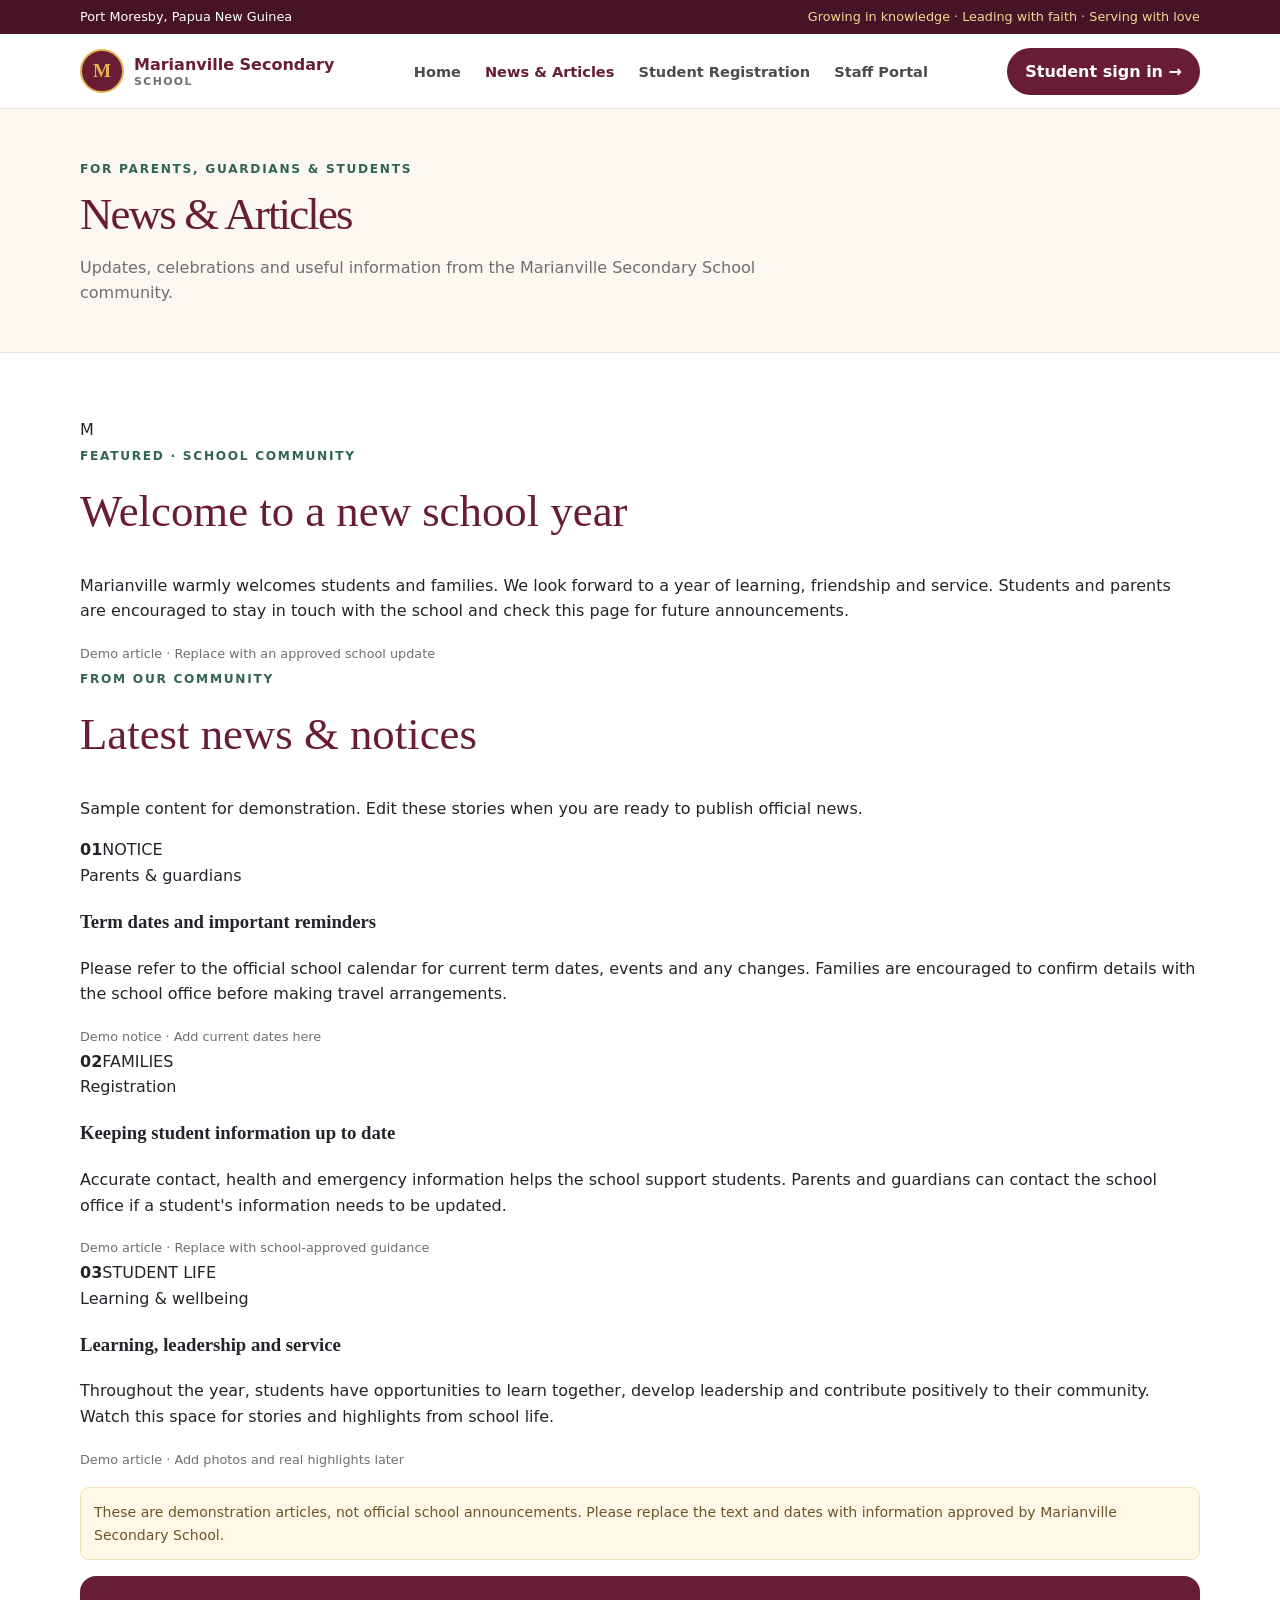
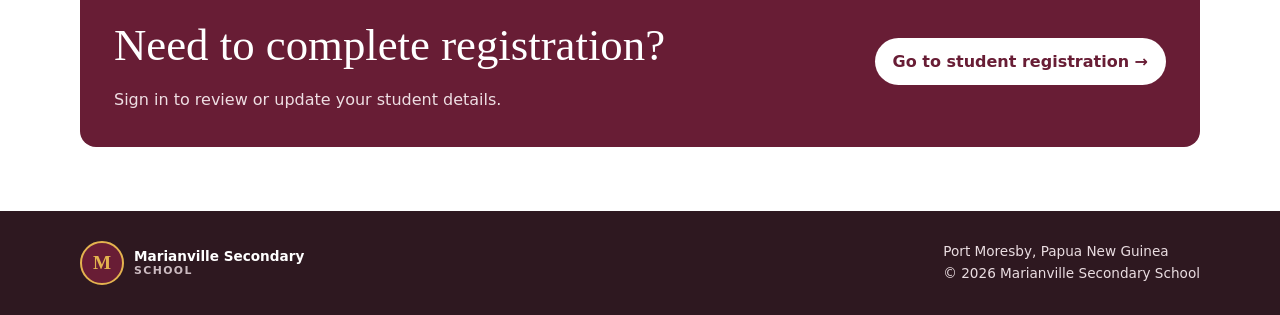
==== news.html @ 7ba8f16d "Add standalone News & Articles page with demo stories" ====
<!DOCTYPE html>
<html lang="en">
<head>
  <meta charset="utf-8"><meta name="viewport" content="width=device-width,initial-scale=1"><meta name="theme-color" content="#681d35">
  <meta name="description" content="Latest news, articles and notices for Marianville Secondary School families."><title>News & Articles | Marianville Secondary School</title>
  <link rel="stylesheet" href="styles.css">
</head>
<body>
  <div class="topline"><div class="wrap">Port Moresby, Papua New Guinea <span>Growing in knowledge · Leading with faith · Serving with love</span></div></div>
  <header><nav class="wrap nav"><a href="index.html" class="brand"><span class="crest">M</span><span>Marianville Secondary<small>School</small></span></a><button class="menu" id="menuToggle" aria-label="Toggle navigation">☰</button><div class="links" id="links"><a href="index.html">Home</a><a class="selected" href="news.html">News & Articles</a><a href="index.html#registration">Student Registration</a><a href="index.html#admin">Staff Portal</a></div><a class="button primary desktop" href="index.html#registration">Student sign in →</a></nav></header>
  <main>
    <section class="page-title"><div class="wrap"><span class="eyebrow dark">For parents, guardians & students</span><h1>News & Articles</h1><p>Updates, celebrations and useful information from the Marianville Secondary School community.</p></div></section>
    <section class="section wrap"><div class="news-feature"><div class="feature-mark">M</div><div><span class="eyebrow dark">Featured · School community</span><h2>Welcome to a new school year</h2><p>Marianville warmly welcomes students and families. We look forward to a year of learning, friendship and service. Students and parents are encouraged to stay in touch with the school and check this page for future announcements.</p><small>Demo article · Replace with an approved school update</small></div></div>
      <div class="news-heading"><div><span class="eyebrow dark">From our community</span><h2>Latest news & notices</h2></div><p>Sample content for demonstration. Edit these stories when you are ready to publish official news.</p></div>
      <div class="article-list">
        <article class="article-card" id="term-dates"><div class="article-date"><b>01</b><span>NOTICE</span></div><div><span class="article-tag">Parents & guardians</span><h3>Term dates and important reminders</h3><p>Please refer to the official school calendar for current term dates, events and any changes. Families are encouraged to confirm details with the school office before making travel arrangements.</p><small>Demo notice · Add current dates here</small></div></article>
        <article class="article-card" id="registration-info"><div class="article-date green"><b>02</b><span>FAMILIES</span></div><div><span class="article-tag">Registration</span><h3>Keeping student information up to date</h3><p>Accurate contact, health and emergency information helps the school support students. Parents and guardians can contact the school office if a student's information needs to be updated.</p><small>Demo article · Replace with school-approved guidance</small></div></article>
        <article class="article-card" id="student-life"><div class="article-date blue"><b>03</b><span>STUDENT LIFE</span></div><div><span class="article-tag">Learning & wellbeing</span><h3>Learning, leadership and service</h3><p>Throughout the year, students have opportunities to learn together, develop leadership and contribute positively to their community. Watch this space for stories and highlights from school life.</p><small>Demo article · Add photos and real highlights later</small></div></article>
      </div>
      <div class="notice">These are demonstration articles, not official school announcements. Please replace the text and dates with information approved by Marianville Secondary School.</div>
      <div class="callout"><div><h2>Need to complete registration?</h2><p>Sign in to review or update your student details.</p></div><a class="button light" href="index.html#registration">Go to student registration →</a></div>
    </section>
  </main>
  <footer><div class="wrap footer"><a class="brand" href="index.html"><span class="crest">M</span><span>Marianville Secondary<small>School</small></span></a><div>Port Moresby, Papua New Guinea<br>© <span id="year"></span> Marianville Secondary School</div></div></footer>
  <script>document.getElementById('year').textContent=new Date().getFullYear();document.getElementById('menuToggle').addEventListener('click',()=>document.getElementById('links').classList.toggle('open'));</script>
</body></html>
---- styles.css ----
:root{--wine:#681d35;--dark:#471326;--gold:#e4b34f;--cream:#fbf8f2;--ink:#25232a;--muted:#716d70;--line:#e9e2dd;--green:#316452}*{box-sizing:border-box}body{margin:0;color:var(--ink);font:16px/1.6 system-ui,-apple-system,"Segoe UI",sans-serif}a{color:inherit;text-decoration:none}.wrap{width:min(1120px,calc(100% - 36px));margin:auto}.topline{background:var(--dark);color:white;padding:7px 0;font-size:.8rem}.topline .wrap{display:flex;justify-content:space-between;gap:12px}.topline span{color:#f2d896}header{position:sticky;top:0;z-index:5;background:#ffffffed;backdrop-filter:blur(12px);border-bottom:1px solid var(--line)}.nav{height:74px;display:flex;align-items:center;justify-content:space-between;gap:20px}.brand{display:flex;align-items:center;gap:10px;color:var(--wine);font-weight:750;line-height:1.2}.brand small{display:block;color:var(--muted);font-size:.68rem;letter-spacing:.13em;text-transform:uppercase}.crest{height:44px;width:44px;border-radius:50%;display:grid;place-items:center;background:var(--wine);color:var(--gold);border:2px solid var(--gold);font:800 1.2rem Georgia}.links{display:flex;align-items:center;gap:24px}.links a{font-size:.91rem;font-weight:650;color:#514a4d}.links a:hover,.links .selected{color:var(--wine)}.menu{display:none;border:0;background:none;color:var(--wine);font-size:1.5rem}.button{display:inline-flex;align-items:center;justify-content:center;border:0;border-radius:999px;padding:11px 18px;font-weight:750;cursor:pointer}.primary{background:var(--wine);color:white}.primary:hover{background:var(--dark)}.light{background:#fff;color:var(--wine)}.ghost{color:#fff;border:1px solid #ffffff85;background:transparent}.outline{color:var(--wine);background:#fff;border:1px solid #d8c4ca}.small{padding:7px 12px;font-size:.82rem}.hero{background:linear-gradient(120deg,#451326f5,#681d35e7 60%,#681d35cc);color:#fff}.hero-inner{min-height:510px;display:grid;grid-template-columns:1.15fr .85fr;align-items:center;gap:45px;padding:65px 0}.eyebrow{display:inline-block;color:var(--gold);letter-spacing:.14em;text-transform:uppercase;font-size:.76rem;font-weight:800}.eyebrow.dark{color:var(--green)}h1,h2,h3{font-family:Georgia,serif}h1{font-size:clamp(2.7rem,5vw,4.7rem);font-weight:500;line-height:1.06;letter-spacing:-.04em;margin:15px 0}.hero h1 em{color:#f0cc79}.hero p{color:#f5e9ec;max-width:560px}.actions{display:flex;flex-wrap:wrap;gap:12px;margin-top:24px}.hero-card{justify-self:end;width:min(100%,360px);padding:26px;border:1px solid #ffffff50;border-radius:18px;background:#ffffff12}.monogram{font:4.5rem/.95 Georgia;color:var(--gold)}.hero-card h2{font-size:1.4rem}.hero-card p{font-size:.92rem}.hero-card b{font-size:.7rem;letter-spacing:.12em;color:#f4d98f}.page{display:none}.page.active{display:block}.section{padding:64px 0}.section h2,.page-title h1{color:var(--wine);font-size:clamp(2rem,4vw,2.8rem);font-weight:500;margin:8px 0 25px}.three{display:grid;grid-template-columns:repeat(3,1fr);gap:18px;margin:22px 0}.card,.news-card,.panel{background:#fff;border:1px solid var(--line);border-radius:15px;padding:22px}.card b{color:var(--wine)}.card p,.news-card p,.page-title p{color:var(--muted);margin-bottom:0}.tint{background:var(--cream)}.news-card{padding:0;overflow:hidden}.news-art{height:105px;background:linear-gradient(135deg,#732b46,#ba8a4c);display:grid;place-items:center;color:#fff;font:2.5rem Georgia}.news-card:nth-child(2) .news-art{background:linear-gradient(135deg,#375b4b,#92a889)}.news-card:nth-child(3) .news-art{background:linear-gradient(135deg,#344f73,#9db4bf)}.news-card>div:last-child{padding:18px}.news-card small{color:var(--green);font-weight:800;text-transform:uppercase;letter-spacing:.06em}.news-card h3{color:var(--wine);margin:7px 0}.callout{background:var(--wine);color:#fff;border-radius:16px;padding:34px;display:flex;justify-content:space-between;align-items:center;gap:20px}.callout h2{color:white;margin:0 0 5px}.callout p{margin:0;color:#eedee3}.page-title{background:var(--cream);padding:46px 0;border-bottom:1px solid var(--line)}.page-title h1{margin:10px 0}.page-title p{max-width:680px}.narrow{max-width:500px;margin:0 auto;padding:28px;box-shadow:0 18px 50px #30152112}.panel h2{font-size:2rem;color:var(--wine);margin:0 0 5px}.panel>p{color:var(--muted)}form label:not(.check){display:flex;flex-direction:column;gap:6px;margin:14px 0;font-size:.9rem;font-weight:700}input,select,textarea{width:100%;border:1px solid #dcd4d1;border-radius:8px;padding:11px;background:white;color:var(--ink);font:inherit}input:focus,select:focus,textarea:focus{outline:2px solid #681d3525;border-color:var(--wine)}textarea{min-height:84px;resize:vertical}.hint,small{color:var(--muted);font-size:.8rem}.error{color:#9e2f39;font-size:.88rem;min-height:1em}.success{color:#285d3c;margin:12px 0}.hidden{display:none!important}.row{display:flex;justify-content:space-between;align-items:center;gap:16px;margin-bottom:18px}.row h2{margin:5px 0;color:var(--wine)}.notice{margin:16px 0;padding:13px;border:1px solid #f1dfb8;border-radius:9px;background:#fff8e9;color:#6b5425;font-size:.88rem}fieldset{border:1px solid var(--line);border-radius:13px;margin:18px 0;padding:18px}legend{padding:0 8px;color:var(--wine);font:1.25rem Georgia}.form-grid{display:grid;grid-template-columns:repeat(2,minmax(0,1fr));gap:0 16px}.field{margin:9px 0}.field label{display:block;margin-bottom:5px;font-weight:700;font-size:.87rem}.field small{display:block}.wide{grid-column:1/-1}.check{display:flex;align-items:flex-start;gap:8px;padding:6px 0;font-size:.88rem}.check input{width:auto;margin-top:5px;accent-color:var(--wine)}.table-wrap{overflow:auto;border:1px solid var(--line);border-radius:10px;margin:20px 0}table{width:100%;border-collapse:collapse;min-width:650px}th,td{text-align:left;padding:12px;border-bottom:1px solid var(--line);font-size:.86rem}th{background:#faf7f5;color:#675b5e;text-transform:uppercase;font-size:.73rem;letter-spacing:.05em}.detail{margin-top:20px}.detail h3{color:var(--wine)}.detail-grid{display:grid;grid-template-columns:repeat(3,1fr);gap:10px}.detail-grid>div{background:#faf8f6;padding:10px;border-radius:8px;overflow-wrap:anywhere}.detail-grid small,.detail-grid b{display:block}.detail-grid b{font-size:.88rem}footer{background:#2e1820;color:#eadde1;padding:30px 0}.footer{display:flex;justify-content:space-between;align-items:center;gap:20px;font-size:.85rem}.footer .brand{color:#fff}.footer .brand small{color:#cbbac0}.toast{position:fixed;right:18px;bottom:18px;background:#244f3e;color:white;padding:12px 17px;border-radius:9px;opacity:0;pointer-events:none;transition:.2s}.toast.show{opacity:1}@media(max-width:800px){.links{display:none;position:absolute;top:74px;left:0;right:0;background:#fff;padding:18px;box-shadow:0 12px 25px #0001;flex-direction:column;align-items:flex-start}.links.open{display:flex}.menu{display:block}.desktop{display:none}.hero-inner{grid-template-columns:1fr;padding:52px 0}.hero-card{justify-self:start}.three{grid-template-columns:1fr 1fr}.detail-grid{grid-template-columns:1fr 1fr}}@media(max-width:560px){.topline .wrap{font-size:.7rem}.topline span{display:none}.nav{height:66px}.links{top:66px}.three,.form-grid,.detail-grid{grid-template-columns:1fr}.wide{grid-column:auto}.callout,.footer{align-items:flex-start;flex-direction:column}.section{padding:48px 0}.narrow{padding:20px}.page-title h1{font-size:2.35rem}}
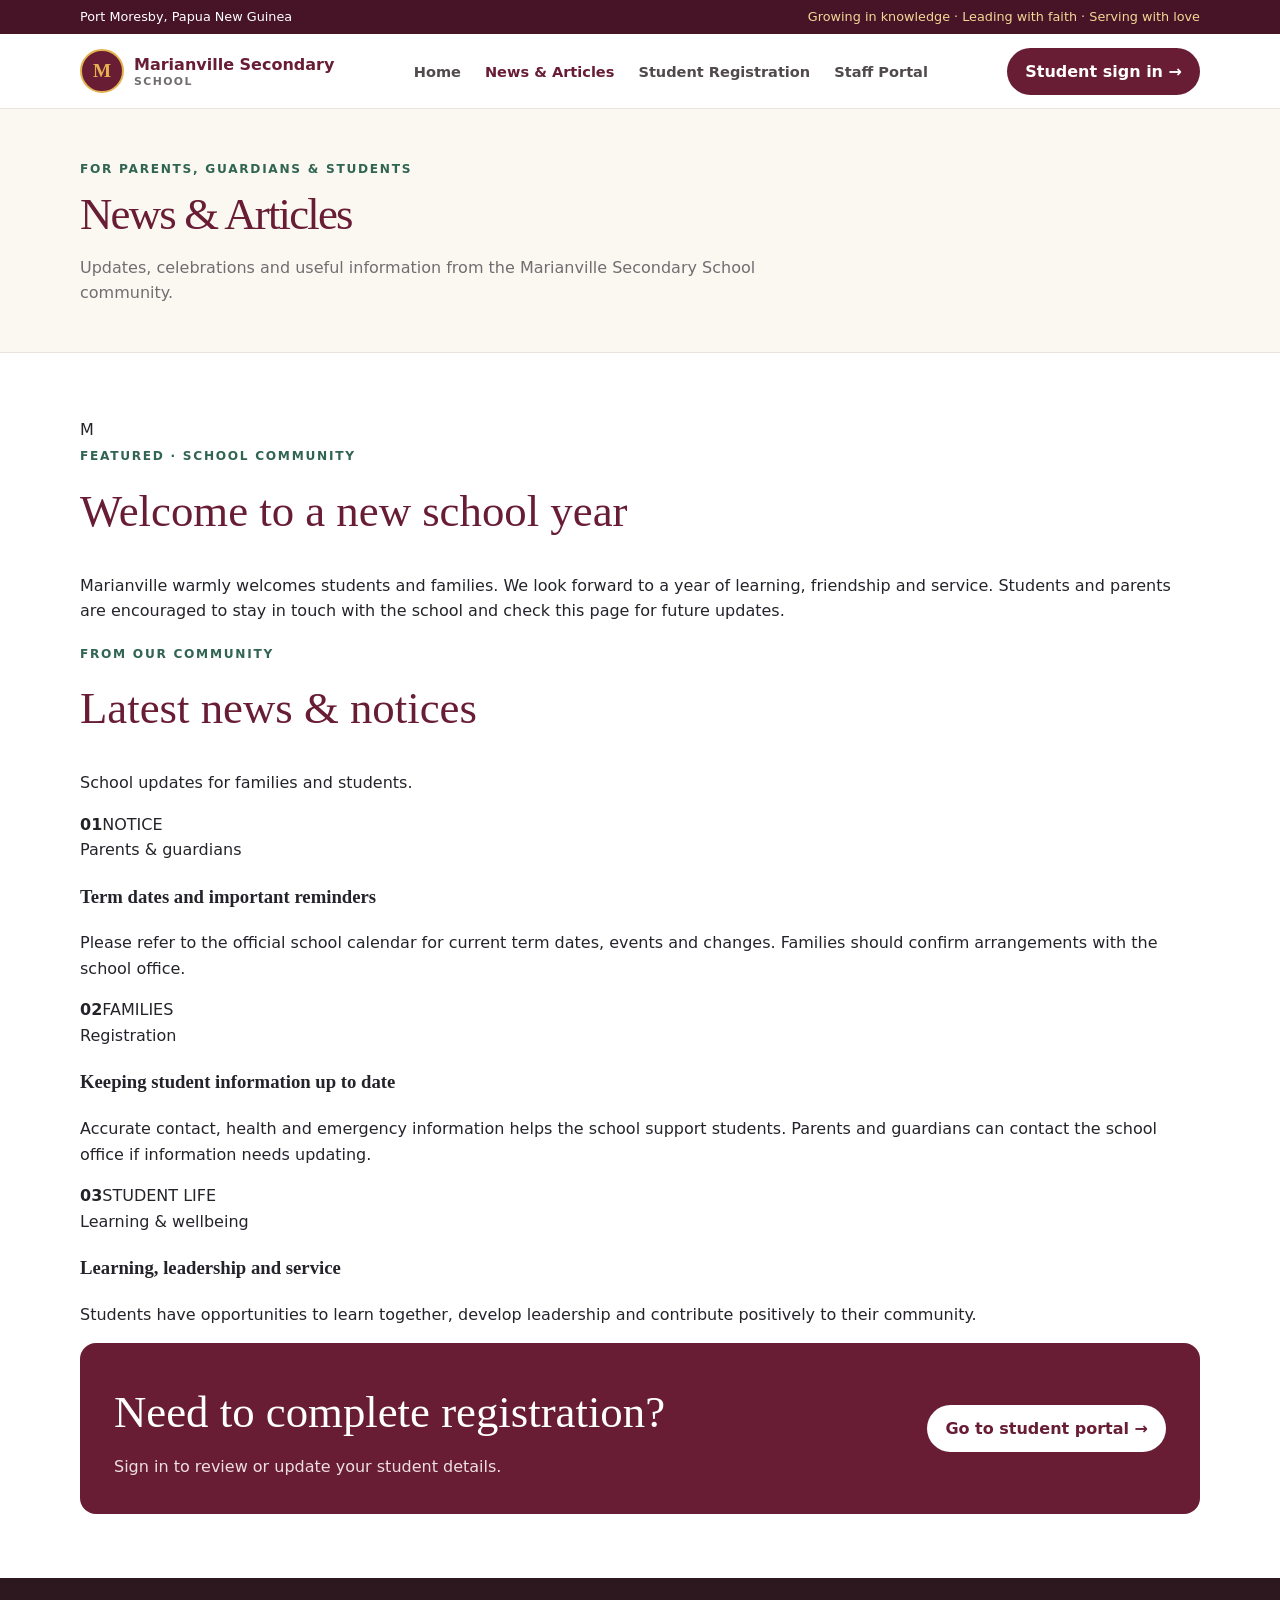
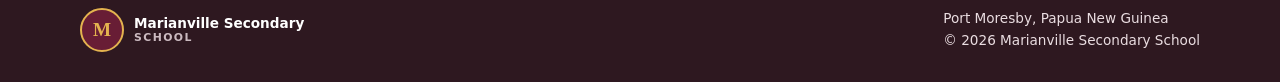
==== commit 2944e8fe: "Improve SEO metadata and add crawling assets" ====
--- a/news.html
+++ b/news.html
@@ -1,26 +1,30 @@
 <!DOCTYPE html>
-<html lang="en">
+<html lang="en-PG">
 <head>
-  <meta charset="utf-8"><meta name="viewport" content="width=device-width,initial-scale=1"><meta name="theme-color" content="#681d35">
-  <meta name="description" content="Latest news, articles and notices for Marianville Secondary School families."><title>News & Articles | Marianville Secondary School</title>
+  <meta charset="utf-8">
+  <meta name="viewport" content="width=device-width,initial-scale=1">
+  <title>News & Notices | Marianville Secondary School</title>
+  <meta name="description" content="Read school news, notices and community updates from Marianville Secondary School in Port Moresby, Papua New Guinea.">
+  <meta name="robots" content="index, follow, max-image-preview:large, max-snippet:-1">
+  <meta name="theme-color" content="#681d35">
+  <link rel="canonical" href="https://marianvilless.github.io/registration/news.html">
+  <meta property="og:type" content="article">
+  <meta property="og:locale" content="en_PG">
+  <meta property="og:site_name" content="Marianville Secondary School">
+  <meta property="og:title" content="News & Notices | Marianville Secondary School">
+  <meta property="og:description" content="School news and notices for the Marianville Secondary School community.">
+  <meta property="og:url" content="https://marianvilless.github.io/registration/news.html">
+  <meta name="twitter:card" content="summary">
   <link rel="stylesheet" href="styles.css">
 </head>
 <body>
   <div class="topline"><div class="wrap">Port Moresby, Papua New Guinea <span>Growing in knowledge · Leading with faith · Serving with love</span></div></div>
-  <header><nav class="wrap nav"><a href="index.html" class="brand"><span class="crest">M</span><span>Marianville Secondary<small>School</small></span></a><button class="menu" id="menuToggle" aria-label="Toggle navigation">☰</button><div class="links" id="links"><a href="index.html">Home</a><a class="selected" href="news.html">News & Articles</a><a href="index.html#registration">Student Registration</a><a href="index.html#admin">Staff Portal</a></div><a class="button primary desktop" href="index.html#registration">Student sign in →</a></nav></header>
+  <header><nav class="wrap nav" aria-label="Main navigation"><a href="index.html" class="brand" aria-label="Marianville Secondary School home"><span class="crest">M</span><span>Marianville Secondary<small>School</small></span></a><button class="menu" id="menuToggle" aria-label="Toggle navigation">☰</button><div class="links" id="links"><a href="index.html">Home</a><a class="selected" href="news.html">News & Articles</a><a href="index.html#registration">Student Registration</a><a href="index.html#admin">Staff Portal</a></div><a class="button primary desktop" href="index.html#registration">Student sign in →</a></nav></header>
   <main>
     <section class="page-title"><div class="wrap"><span class="eyebrow dark">For parents, guardians & students</span><h1>News & Articles</h1><p>Updates, celebrations and useful information from the Marianville Secondary School community.</p></div></section>
-    <section class="section wrap"><div class="news-feature"><div class="feature-mark">M</div><div><span class="eyebrow dark">Featured · School community</span><h2>Welcome to a new school year</h2><p>Marianville warmly welcomes students and families. We look forward to a year of learning, friendship and service. Students and parents are encouraged to stay in touch with the school and check this page for future announcements.</p><small>Demo article · Replace with an approved school update</small></div></div>
-      <div class="news-heading"><div><span class="eyebrow dark">From our community</span><h2>Latest news & notices</h2></div><p>Sample content for demonstration. Edit these stories when you are ready to publish official news.</p></div>
-      <div class="article-list">
-        <article class="article-card" id="term-dates"><div class="article-date"><b>01</b><span>NOTICE</span></div><div><span class="article-tag">Parents & guardians</span><h3>Term dates and important reminders</h3><p>Please refer to the official school calendar for current term dates, events and any changes. Families are encouraged to confirm details with the school office before making travel arrangements.</p><small>Demo notice · Add current dates here</small></div></article>
-        <article class="article-card" id="registration-info"><div class="article-date green"><b>02</b><span>FAMILIES</span></div><div><span class="article-tag">Registration</span><h3>Keeping student information up to date</h3><p>Accurate contact, health and emergency information helps the school support students. Parents and guardians can contact the school office if a student's information needs to be updated.</p><small>Demo article · Replace with school-approved guidance</small></div></article>
-        <article class="article-card" id="student-life"><div class="article-date blue"><b>03</b><span>STUDENT LIFE</span></div><div><span class="article-tag">Learning & wellbeing</span><h3>Learning, leadership and service</h3><p>Throughout the year, students have opportunities to learn together, develop leadership and contribute positively to their community. Watch this space for stories and highlights from school life.</p><small>Demo article · Add photos and real highlights later</small></div></article>
-      </div>
-      <div class="notice">These are demonstration articles, not official school announcements. Please replace the text and dates with information approved by Marianville Secondary School.</div>
-      <div class="callout"><div><h2>Need to complete registration?</h2><p>Sign in to review or update your student details.</p></div><a class="button light" href="index.html#registration">Go to student registration →</a></div>
-    </section>
+    <section class="section wrap"><div class="news-feature"><div class="feature-mark">M</div><div><span class="eyebrow dark">Featured · School community</span><h2>Welcome to a new school year</h2><p>Marianville warmly welcomes students and families. We look forward to a year of learning, friendship and service. Students and parents are encouraged to stay in touch with the school and check this page for future updates.</p></div></div><div class="news-heading"><div><span class="eyebrow dark">From our community</span><h2>Latest news & notices</h2></div><p>School updates for families and students.</p></div><div class="article-list"><article class="article-card" id="term-dates"><div class="article-date"><b>01</b><span>NOTICE</span></div><div><span class="article-tag">Parents & guardians</span><h3>Term dates and important reminders</h3><p>Please refer to the official school calendar for current term dates, events and changes. Families should confirm arrangements with the school office.</p></div></article><article class="article-card" id="registration-info"><div class="article-date green"><b>02</b><span>FAMILIES</span></div><div><span class="article-tag">Registration</span><h3>Keeping student information up to date</h3><p>Accurate contact, health and emergency information helps the school support students. Parents and guardians can contact the school office if information needs updating.</p></div></article><article class="article-card" id="student-life"><div class="article-date blue"><b>03</b><span>STUDENT LIFE</span></div><div><span class="article-tag">Learning & wellbeing</span><h3>Learning, leadership and service</h3><p>Students have opportunities to learn together, develop leadership and contribute positively to their community.</p></div></article></div><div class="callout"><div><h2>Need to complete registration?</h2><p>Sign in to review or update your student details.</p></div><a class="button light" href="index.html#registration">Go to student portal →</a></div></section>
   </main>
   <footer><div class="wrap footer"><a class="brand" href="index.html"><span class="crest">M</span><span>Marianville Secondary<small>School</small></span></a><div>Port Moresby, Papua New Guinea<br>© <span id="year"></span> Marianville Secondary School</div></div></footer>
   <script>document.getElementById('year').textContent=new Date().getFullYear();document.getElementById('menuToggle').addEventListener('click',()=>document.getElementById('links').classList.toggle('open'));</script>
-</body></html>
+</body>
+</html>
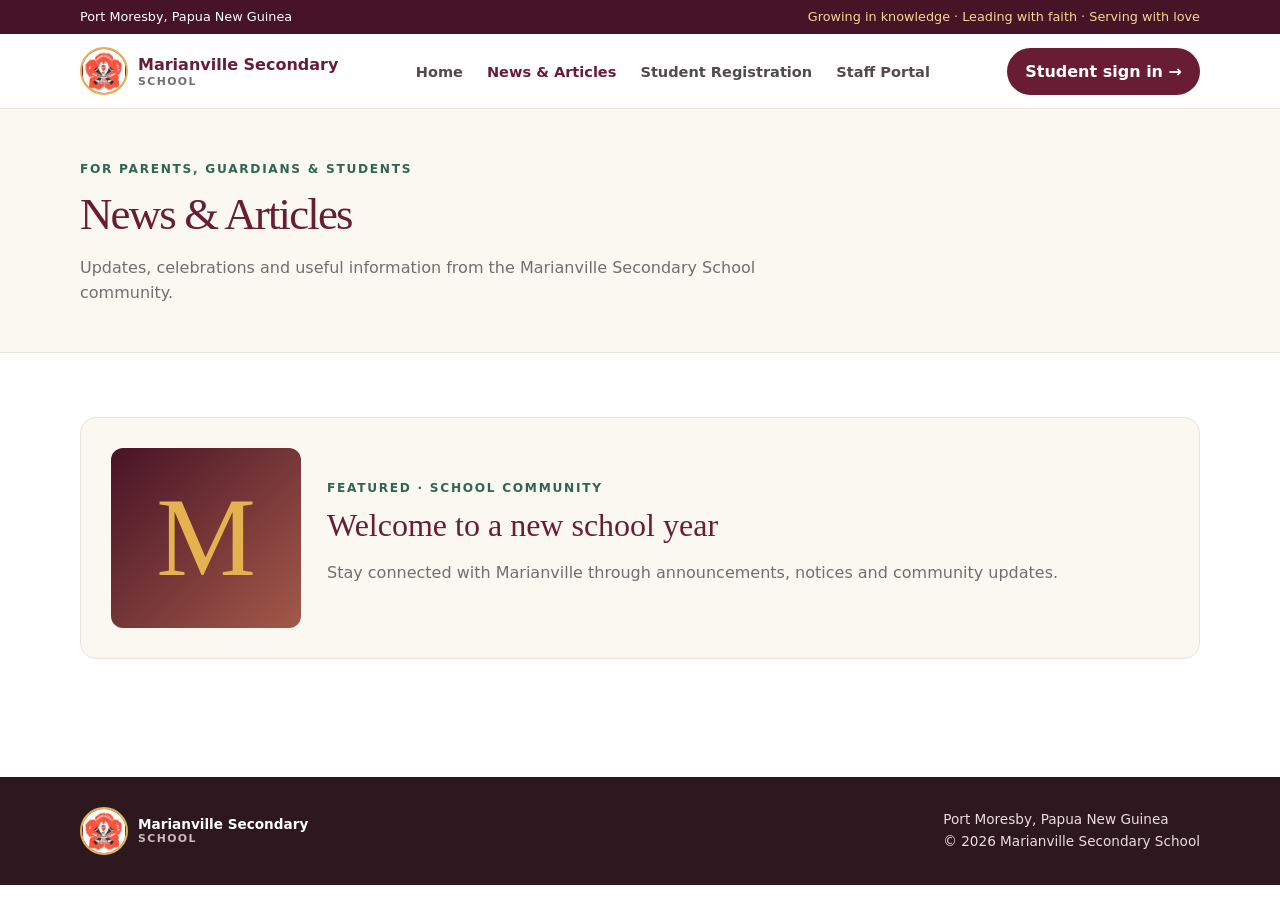
==== commit a0c74cf2: "Replace webpage crests with the Logo.png image" ====
--- a/news.html
+++ b/news.html
@@ -16,15 +16,16 @@
   <meta property="og:url" content="https://marianvilless.github.io/registration/news.html">
   <meta name="twitter:card" content="summary">
   <link rel="stylesheet" href="styles.css">
+  <link rel="stylesheet" href="news-page.css">
 </head>
 <body>
   <div class="topline"><div class="wrap">Port Moresby, Papua New Guinea <span>Growing in knowledge · Leading with faith · Serving with love</span></div></div>
-  <header><nav class="wrap nav" aria-label="Main navigation"><a href="index.html" class="brand" aria-label="Marianville Secondary School home"><span class="crest">M</span><span>Marianville Secondary<small>School</small></span></a><button class="menu" id="menuToggle" aria-label="Toggle navigation">☰</button><div class="links" id="links"><a href="index.html">Home</a><a class="selected" href="news.html">News & Articles</a><a href="index.html#registration">Student Registration</a><a href="index.html#admin">Staff Portal</a></div><a class="button primary desktop" href="index.html#registration">Student sign in →</a></nav></header>
+  <header><nav class="wrap nav" aria-label="Main navigation"><a href="index.html" class="brand" aria-label="Marianville Secondary School home"><img class="crest" src="Logo.png" alt="Marianville Secondary School logo" style="object-fit:contain;width:48px;height:48px"><span>Marianville Secondary<small>School</small></span></a><button class="menu" id="menuToggle" aria-label="Toggle navigation">☰</button><div class="links" id="links"><a href="index.html">Home</a><a class="selected" href="news.html">News & Articles</a><a href="index.html#registration">Student Registration</a><a href="index.html#admin">Staff Portal</a></div><a class="button primary desktop" href="index.html#registration">Student sign in →</a></nav></header>
   <main>
     <section class="page-title"><div class="wrap"><span class="eyebrow dark">For parents, guardians & students</span><h1>News & Articles</h1><p>Updates, celebrations and useful information from the Marianville Secondary School community.</p></div></section>
-    <section class="section wrap"><div class="news-feature"><div class="feature-mark">M</div><div><span class="eyebrow dark">Featured · School community</span><h2>Welcome to a new school year</h2><p>Marianville warmly welcomes students and families. We look forward to a year of learning, friendship and service. Students and parents are encouraged to stay in touch with the school and check this page for future updates.</p></div></div><div class="news-heading"><div><span class="eyebrow dark">From our community</span><h2>Latest news & notices</h2></div><p>School updates for families and students.</p></div><div class="article-list"><article class="article-card" id="term-dates"><div class="article-date"><b>01</b><span>NOTICE</span></div><div><span class="article-tag">Parents & guardians</span><h3>Term dates and important reminders</h3><p>Please refer to the official school calendar for current term dates, events and changes. Families should confirm arrangements with the school office.</p></div></article><article class="article-card" id="registration-info"><div class="article-date green"><b>02</b><span>FAMILIES</span></div><div><span class="article-tag">Registration</span><h3>Keeping student information up to date</h3><p>Accurate contact, health and emergency information helps the school support students. Parents and guardians can contact the school office if information needs updating.</p></div></article><article class="article-card" id="student-life"><div class="article-date blue"><b>03</b><span>STUDENT LIFE</span></div><div><span class="article-tag">Learning & wellbeing</span><h3>Learning, leadership and service</h3><p>Students have opportunities to learn together, develop leadership and contribute positively to their community.</p></div></article></div><div class="callout"><div><h2>Need to complete registration?</h2><p>Sign in to review or update your student details.</p></div><a class="button light" href="index.html#registration">Go to student portal →</a></div></section>
+    <section class="section wrap"><div class="news-feature"><div class="feature-mark">M</div><div><span class="eyebrow dark">Featured · School community</span><h2>Welcome to a new school year</h2><p>Stay connected with Marianville through announcements, notices and community updates.</p></div></div></section>
   </main>
-  <footer><div class="wrap footer"><a class="brand" href="index.html"><span class="crest">M</span><span>Marianville Secondary<small>School</small></span></a><div>Port Moresby, Papua New Guinea<br>© <span id="year"></span> Marianville Secondary School</div></div></footer>
+  <footer><div class="wrap footer"><a class="brand" href="index.html"><img class="crest" src="Logo.png" alt="Marianville Secondary School logo" style="object-fit:contain;width:48px;height:48px"><span>Marianville Secondary<small>School</small></span></a><div>Port Moresby, Papua New Guinea<br>© <span id="year"></span> Marianville Secondary School</div></div></footer>
   <script>document.getElementById('year').textContent=new Date().getFullYear();document.getElementById('menuToggle').addEventListener('click',()=>document.getElementById('links').classList.toggle('open'));</script>
 </body>
 </html>
--- a/news-page.css
+++ b/news-page.css
@@ -0,0 +1,2 @@
+/* Standalone news & articles page */
+.news-feature{display:grid;grid-template-columns:190px 1fr;gap:26px;align-items:center;padding:30px;background:var(--cream);border:1px solid var(--line);border-radius:16px;margin-bottom:54px}.feature-mark{min-height:180px;border-radius:12px;background:linear-gradient(135deg,#471326,#a45949);display:grid;place-items:center;color:var(--gold);font:7rem Georgia,serif}.news-feature h2{color:var(--wine);font:2rem Georgia,serif;margin:8px 0}.news-feature p{color:var(--muted);max-width:760px}.news-feature small,.article-card small{color:var(--muted);font-size:.8rem}.news-heading{display:flex;justify-content:space-between;align-items:end;gap:25px;margin-bottom:20px}.news-heading h2{color:var(--wine);font:2.2rem Georgia,serif;margin:7px 0}.news-heading p{color:var(--muted);max-width:370px;font-size:.9rem}.article-list{display:grid;gap:16px}.article-card{display:grid;grid-template-columns:110px 1fr;gap:22px;border:1px solid var(--line);border-radius:14px;padding:22px;background:#fff}.article-date{height:94px;border-radius:10px;background:#f7edf0;color:var(--wine);display:flex;flex-direction:column;justify-content:center;align-items:center}.article-date b{font:2rem Georgia,serif}.article-date span{font-size:.62rem;font-weight:800;letter-spacing:.1em}.article-date.green{background:#edf4ef;color:var(--green)}.article-date.blue{background:#eef2f6;color:#344f73}.article-tag{color:var(--green);font-size:.72rem;font-weight:800;text-transform:uppercase;letter-spacing:.08em}.article-card h3{font:1.35rem Georgia,serif;color:var(--wine);margin:5px 0}.article-card p{color:var(--muted);margin:5px 0 10px}.news-page-link{color:var(--wine);font-weight:750}@media(max-width:600px){.news-feature{grid-template-columns:1fr;padding:18px}.feature-mark{min-height:120px}.news-heading{display:block}.article-card{grid-template-columns:68px 1fr;gap:14px;padding:15px}.article-date{height:76px}.news-feature h2,.news-heading h2{font-size:1.7rem}}
